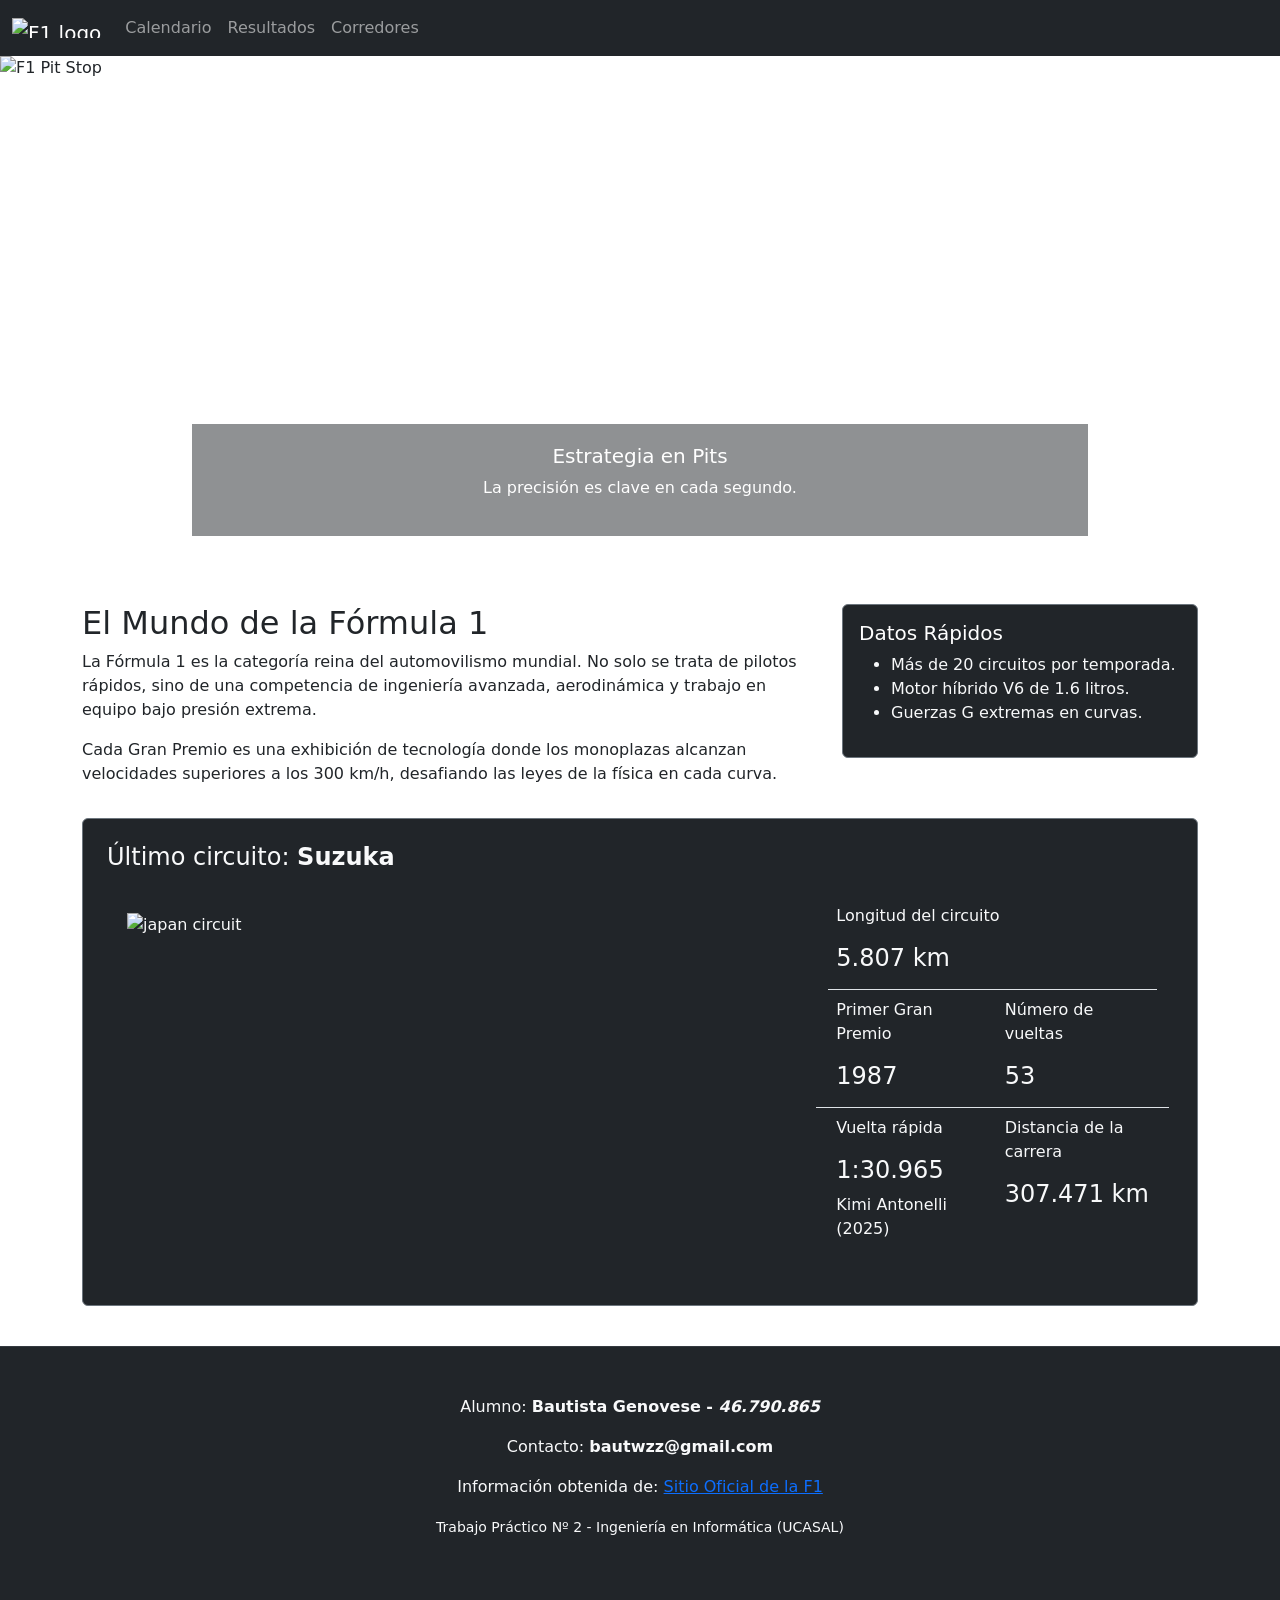
==== TP2/index.html @ 5573ac2e "Mejora de archivos" ====
<!DOCTYPE html>
<html lang="es">
<head>
    <meta charset="UTF-8">
    <meta name="viewport" content="width=device-width, initial-scale=1.0">
    <title>TP 2 - Lenguaje III - UCASAL</title>
    <link href="https://cdn.jsdelivr.net/npm/bootstrap@5.3.0/dist/css/bootstrap.min.css" rel="stylesheet">
    <style>
        .carousel-item img {
            height: 500px;
            object-fit: cover;

        }
        footer {
            background-color: #0d1117;
            padding: 20px 0;
            margin-top: 40px;
            border-top: 1px solid #343a40;
        }
    </style>
</head>
<body>
    <nav class="navbar navbar-expand-lg navbar-dark bg-dark">
        <div class="container-fluid">
            <img height="30" class="navbar-brand" src="https://upload.wikimedia.org/wikipedia/commons/thumb/3/33/F1.svg/960px-F1.svg.png" alt="F1 logo">
            <button class="navbar-toggler" type="button" data-bs-toggle="collapse" data-bs-target="#navbarNav">
            <span class="navbar-toggler-icon"></span>
            </button>
            <div class="collapse navbar-collapse" id="navbarNav">
            <ul class="navbar-nav">
                <li class="nav-item" ><a class="nav-link" href="https://www.formula1.com/en/racing/2026" target="_blank">Calendario</a></li>
                <li class="nav-item" ><a class="nav-link" href="https://www.formula1.com/en/results/2026/races" target="_blank">Resultados</a></li>
                <li class="nav-item" ><a class="nav-link" href="https://www.formula1.com/en/drivers" target="_blank">Corredores</a></li>
            </ul>
            </div>
        </div>
    </nav>

    <header>
        <div id="carruselF1" class="carousel slide" data-bs-ride="carousel">
            <div class="carousel-inner">
                <div class="carousel-item active">
                    <img src="https://s3.amazonaws.com/arc-wordpress-client-uploads/infobae-wp/wp-content/uploads/2019/07/16084213/Record-parada-boxes-en-F1-21.jpg" class="d-block w-100" alt="F1 Pit Stop" style="object-position: center center;">
                    <div class="carousel-caption d-md-block bg-dark bg-opacity-50 text-white border-secondary">
                        <h5>Estrategia en Pits</h5>
                        <p>La precisión es clave en cada segundo.</p>
                    </div>
                </div>
                <div class="carousel-item">
                    <img src="https://img.redbull.com/images/c_crop,x_1,y_0,h_2133,w_3199/c_fill,w_2150,h_1433/q_auto:low,f_jpg/redbullcom/2016/02/29/1331779617807_3/gran-premio-de-japon-de-formula-1" class="d-block w-100" alt="F1 Racing" style="object-position: center bottom;">
                    <div class="carousel-caption d-md-block bg-dark bg-opacity-50 text-white border-secondary">
                        <h5>Velocidad Máxima</h5>
                        <p>Domando los circuitos más exigentes del mundo.</p>
                    </div>
                </div>
                <div class="carousel-item">
                    <img src="https://coffeecornermotorsport.com/wp-content/uploads/2025/12/SI202512070327.webp" class="d-block w-100" alt="F1 Podium" style="object-position: center top;">
                    <div class="carousel-caption d-md-block bg-dark bg-opacity-50 text-white border-secondary">
                        <h5>La Gloria del Podio</h5>
                        <p>El resultado del esfuerzo y la ingeniería.</p>
                    </div>
                </div>
            </div>
            <button class="carousel-control-prev" type="button" data-bs-target="#carruselF1" data-bs-slide="prev">
                <span class="carousel-control-prev-icon" aria-hidden="true"></span>
            </button>
            <button class="carousel-control-next" type="button" data-bs-target="#carruselF1" data-bs-slide="next">
                <span class="carousel-control-next-icon" aria-hidden="true"></span>
            </button>
        </div>
    </header>

    <main class="container mt-5">
        <div class="row">
            <div class="col-md-8">
                <h2>El Mundo de la Fórmula 1</h2>
                <p>La Fórmula 1 es la categoría reina del automovilismo mundial. No solo se trata de pilotos rápidos, sino de una competencia de ingeniería avanzada, aerodinámica y trabajo en equipo bajo presión extrema.</p>
                <p>Cada Gran Premio es una exhibición de tecnología donde los monoplazas alcanzan velocidades superiores a los 300 km/h, desafiando las leyes de la física en cada curva.</p>
            </div>
            <div class="col-md-4">
                <div class="card bg-dark text-light border-secondary">
                    <div class="card-body">
                        <h5 class="card-title text-white">Datos Rápidos</h5>
                        <ul>
                            <li>Más de 20 circuitos por temporada.</li>
                            <li>Motor híbrido V6 de 1.6 litros.</li>
                            <li>Guerzas G extremas en curvas.</li>
                        </ul>
                    </div>
                </div>
            </div>
        </div>
        <div class="mt-3 card p-4 bg-dark text-light border-secondary">
            <h4 class="card-title">Último circuito: <strong>Suzuka</strong></h4>
            <div class="card-body row">
                <div class="col-md-8 p-3">
                    <img src="https://media.formula1.com/image/upload/c_fit,h_704/q_auto/v1740000001/common/f1/2026/track/2026tracksuzukadetailed.webp" alt="japan circuit" width="90%">
                </div>
                <div class="col-md-4">
                    <div class="border-bottom p-2">
                        <p>Longitud del circuito</p>
                        <h4>5.807 km</h4>
                    </div>
                    <div class="border-bottom row p-2">
                        <div class="col-6">
                            <p>Primer Gran Premio</p>
                            <h4>1987</h4>
                        </div>
                        <div class="col-6">
                            <p>Número de vueltas</p>
                            <h4>53</h4>
                        </div>
                    </div>
                    <div class="row p-2">
                        <div class="col-6">
                            <p>Vuelta rápida</p>
                            <h4>1:30.965</h4>
                            <p>Kimi Antonelli (2025)</p>
                        </div>
                        <div class="col-6">
                            <p>Distancia de la carrera</p>
                            <h4>307.471 km</h4>
                        </div>
                    </div>
                </div>
            </div>
        </div>
    </main>

    <footer class="text-center bg-dark text-light p-5">
        <div class="container">
            <p>Alumno: <strong>Bautista Genovese - <i>46.790.865</i></strong></p>
            <p>Contacto: <strong>bautwzz@gmail.com</strong></p>
            <p class="text-light">Información obtenida de: <a href="https://www.formula1.com" target="_blank">Sitio Oficial de la F1</a></p>
            <p><small>Trabajo Práctico Nº 2 - Ingeniería en Informática (UCASAL)</small></p>
        </div>
    </footer>

    <script src="https://cdn.jsdelivr.net/npm/bootstrap@5.3.0/dist/js/bootstrap.bundle.min.js"></script>
</body>
</html>
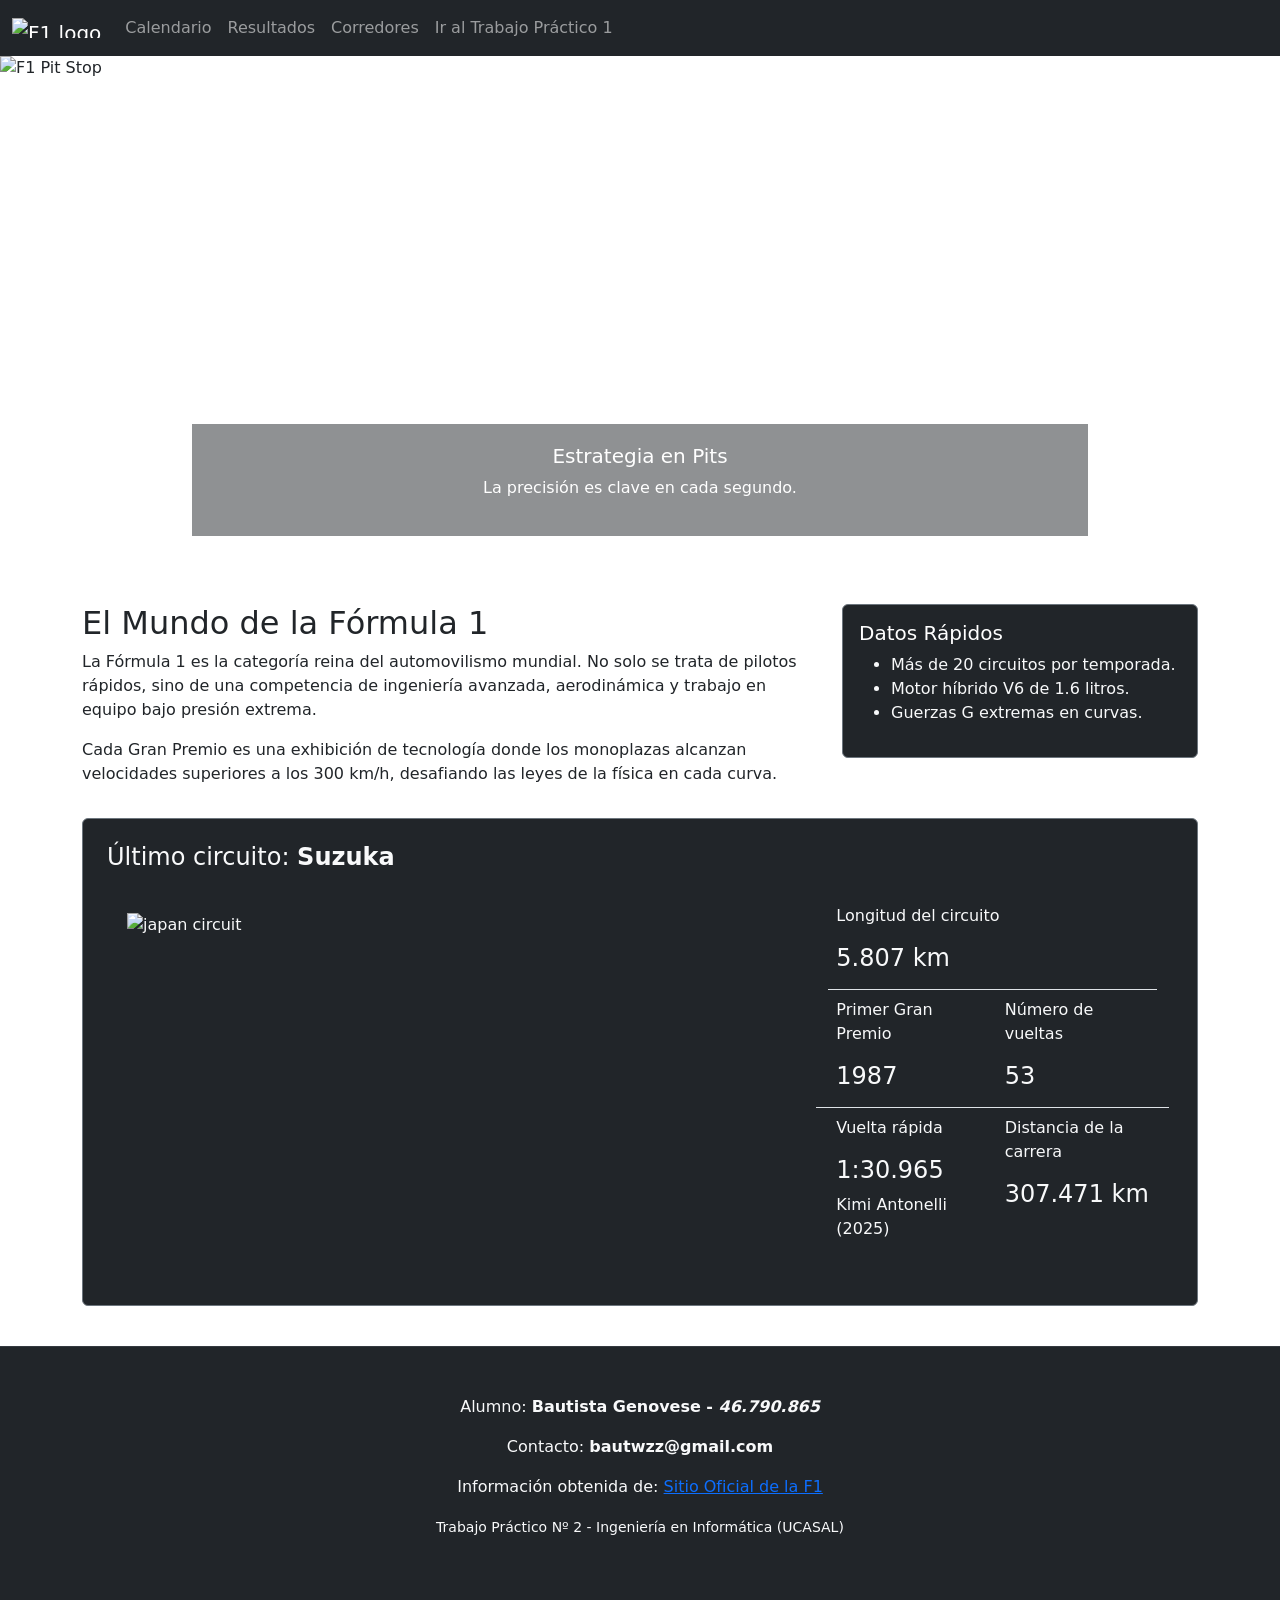
==== commit 0c62725c: "Navegación entre TP's" ====
--- a/TP2/index.html
+++ b/TP2/index.html
@@ -31,6 +31,7 @@
                 <li class="nav-item" ><a class="nav-link" href="https://www.formula1.com/en/racing/2026" target="_blank">Calendario</a></li>
                 <li class="nav-item" ><a class="nav-link" href="https://www.formula1.com/en/results/2026/races" target="_blank">Resultados</a></li>
                 <li class="nav-item" ><a class="nav-link" href="https://www.formula1.com/en/drivers" target="_blank">Corredores</a></li>
+                <li class="nav-item" ><a class="nav-link" href="../TP1/index.html">Ir al Trabajo Práctico 1</a></li>
             </ul>
             </div>
         </div>
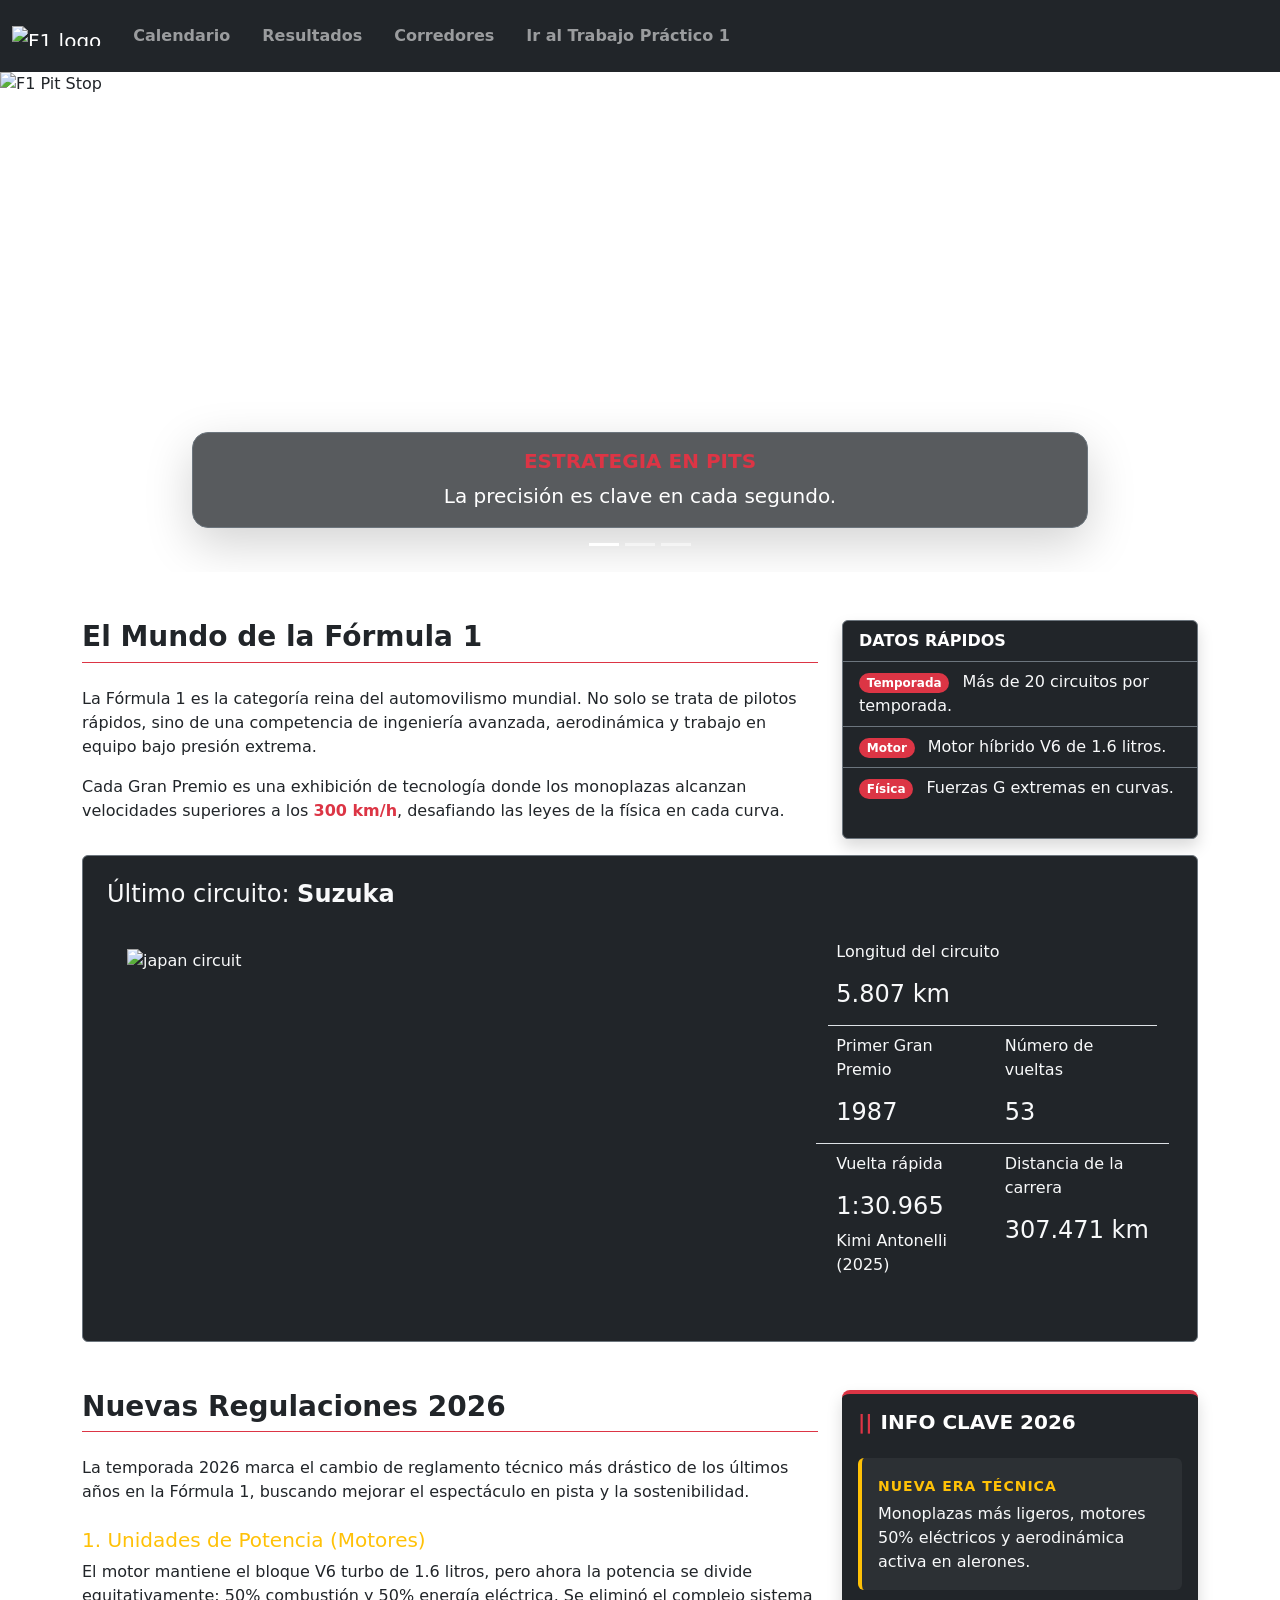
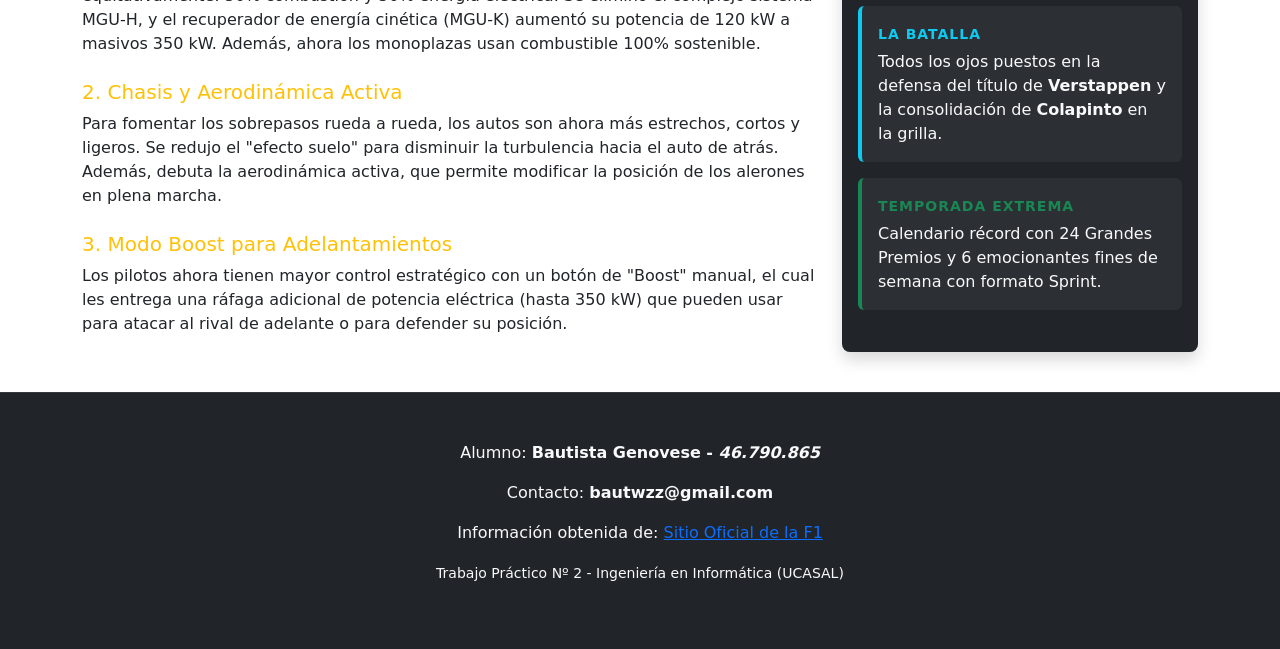
==== commit 2969d9bf: "Mejoras de diseño en el TP 2" ====
--- a/TP2/index.html
+++ b/TP2/index.html
@@ -28,40 +28,50 @@
             </button>
             <div class="collapse navbar-collapse" id="navbarNav">
             <ul class="navbar-nav">
-                <li class="nav-item" ><a class="nav-link" href="https://www.formula1.com/en/racing/2026" target="_blank">Calendario</a></li>
-                <li class="nav-item" ><a class="nav-link" href="https://www.formula1.com/en/results/2026/races" target="_blank">Resultados</a></li>
-                <li class="nav-item" ><a class="nav-link" href="https://www.formula1.com/en/drivers" target="_blank">Corredores</a></li>
-                <li class="nav-item" ><a class="nav-link" href="../TP1/index.html">Ir al Trabajo Práctico 1</a></li>
+                <li class="nav-item p-2" ><a class="fw-bold nav-link" href="https://www.formula1.com/en/racing/2026" target="_blank">Calendario</a></li>
+                <li class="nav-item p-2" ><a class="fw-bold nav-link" href="https://www.formula1.com/en/results/2026/races" target="_blank">Resultados</a></li>
+                <li class="nav-item p-2" ><a class="fw-bold nav-link" href="https://www.formula1.com/en/drivers" target="_blank">Corredores</a></li>
+                <li class="nav-item p-2" ><a class="fw-bold nav-link" href="../TP1/index.html">Ir al Trabajo Práctico 1</a></li>
             </ul>
             </div>
         </div>
     </nav>
 
     <header>
-        <div id="carruselF1" class="carousel slide" data-bs-ride="carousel">
+        <div id="carruselF1" class="carousel slide carousel-fade" data-bs-ride="carousel">
+            
+            <div class="carousel-indicators">
+                <button type="button" data-bs-target="#carruselF1" data-bs-slide-to="0" class="active" aria-current="true" aria-label="Slide 1"></button>
+                <button type="button" data-bs-target="#carruselF1" data-bs-slide-to="1" aria-label="Slide 2"></button>
+                <button type="button" data-bs-target="#carruselF1" data-bs-slide-to="2" aria-label="Slide 3"></button>
+            </div>
+
             <div class="carousel-inner">
                 <div class="carousel-item active">
                     <img src="https://s3.amazonaws.com/arc-wordpress-client-uploads/infobae-wp/wp-content/uploads/2019/07/16084213/Record-parada-boxes-en-F1-21.jpg" class="d-block w-100" alt="F1 Pit Stop" style="object-position: center center;">
-                    <div class="carousel-caption d-md-block bg-dark bg-opacity-50 text-white border-secondary">
-                        <h5>Estrategia en Pits</h5>
-                        <p>La precisión es clave en cada segundo.</p>
-                    </div>
-                </div>
+                    <div class="carousel-caption d-none d-md-block bg-dark bg-opacity-75 text-white border border-secondary rounded-4 p-3 mb-4 shadow-lg">
+                        <h5 class="fw-bold text-uppercase text-danger">Estrategia en Pits</h5>
+                        <p class="fs-5 mb-0">La precisión es clave en cada segundo.</p>
+                    </div>
+                </div>
+                
                 <div class="carousel-item">
                     <img src="https://img.redbull.com/images/c_crop,x_1,y_0,h_2133,w_3199/c_fill,w_2150,h_1433/q_auto:low,f_jpg/redbullcom/2016/02/29/1331779617807_3/gran-premio-de-japon-de-formula-1" class="d-block w-100" alt="F1 Racing" style="object-position: center bottom;">
-                    <div class="carousel-caption d-md-block bg-dark bg-opacity-50 text-white border-secondary">
-                        <h5>Velocidad Máxima</h5>
-                        <p>Domando los circuitos más exigentes del mundo.</p>
-                    </div>
-                </div>
+                    <div class="carousel-caption d-none d-md-block bg-dark bg-opacity-75 text-white border border-secondary rounded-4 p-3 mb-4 shadow-lg">
+                        <h5 class="fw-bold text-uppercase text-danger">Velocidad Máxima</h5>
+                        <p class="fs-5 mb-0">Domando los circuitos más exigentes del mundo.</p>
+                    </div>
+                </div>
+                
                 <div class="carousel-item">
-                    <img src="https://coffeecornermotorsport.com/wp-content/uploads/2025/12/SI202512070327.webp" class="d-block w-100" alt="F1 Podium" style="object-position: center top;">
-                    <div class="carousel-caption d-md-block bg-dark bg-opacity-50 text-white border-secondary">
-                        <h5>La Gloria del Podio</h5>
-                        <p>El resultado del esfuerzo y la ingeniería.</p>
-                    </div>
-                </div>
-            </div>
+                    <img src="https://media.formula1.com/image/upload/t_16by9South/c_lfill,w_3392/q_auto/v1740000001/trackside-images/2025/F1_Grand_Prix_of_Canada/2220297748.webp" class="d-block w-100" alt="F1 Podium" style="object-position: center top;">
+                    <div class="carousel-caption d-none d-md-block bg-dark bg-opacity-75 text-white border border-secondary rounded-4 p-3 mb-4 shadow-lg">
+                        <h5 class="fw-bold text-uppercase text-danger">La Gloria del Podio</h5>
+                        <p class="fs-5 mb-0">El resultado del esfuerzo y la ingeniería.</p>
+                    </div>
+                </div>
+            </div>
+
             <button class="carousel-control-prev" type="button" data-bs-target="#carruselF1" data-bs-slide="prev">
                 <span class="carousel-control-prev-icon" aria-hidden="true"></span>
             </button>
@@ -74,20 +84,26 @@
     <main class="container mt-5">
         <div class="row">
             <div class="col-md-8">
-                <h2>El Mundo de la Fórmula 1</h2>
+                <h3 class="fw-bold border-bottom border-danger pb-2 mb-4">El Mundo de la Fórmula 1</h3>
                 <p>La Fórmula 1 es la categoría reina del automovilismo mundial. No solo se trata de pilotos rápidos, sino de una competencia de ingeniería avanzada, aerodinámica y trabajo en equipo bajo presión extrema.</p>
-                <p>Cada Gran Premio es una exhibición de tecnología donde los monoplazas alcanzan velocidades superiores a los 300 km/h, desafiando las leyes de la física en cada curva.</p>
+                <p>Cada Gran Premio es una exhibición de tecnología donde los monoplazas alcanzan velocidades superiores a los <b class="text-danger">300 km/h</b>, desafiando las leyes de la física en cada curva.</p>
             </div>
             <div class="col-md-4">
-                <div class="card bg-dark text-light border-secondary">
-                    <div class="card-body">
-                        <h5 class="card-title text-white">Datos Rápidos</h5>
-                        <ul>
-                            <li>Más de 20 circuitos por temporada.</li>
-                            <li>Motor híbrido V6 de 1.6 litros.</li>
-                            <li>Guerzas G extremas en curvas.</li>
-                        </ul>
-                    </div>
+                <div class="card bg-dark text-light border-secondary shadow h-100">
+                    <div class="card-header border-secondary fw-bold text-uppercase text-white">
+                        Datos Rápidos
+                    </div>
+                    <ul class="list-group list-group-flush">
+                        <li class="list-group-item bg-dark text-light border-secondary">
+                            <span class="badge text-bg-danger rounded-pill me-2">Temporada</span> Más de 20 circuitos por temporada.
+                        </li>
+                        <li class="list-group-item bg-dark text-light border-secondary">
+                            <span class="badge text-bg-danger rounded-pill me-2">Motor</span> Motor híbrido V6 de 1.6 litros.
+                        </li>
+                        <li class="list-group-item bg-dark text-light border-secondary">
+                            <span class="badge text-bg-danger rounded-pill me-2">Física</span> Fuerzas G extremas en curvas.
+                        </li>
+                    </ul>
                 </div>
             </div>
         </div>
@@ -121,6 +137,49 @@
                         <div class="col-6">
                             <p>Distancia de la carrera</p>
                             <h4>307.471 km</h4>
+                        </div>
+                    </div>
+                </div>
+            </div>
+        </div>
+        <div class="row mt-5 mb-4">
+            
+            <div class="col-md-8">
+                <h3 class="fw-bold border-bottom border-danger pb-2 mb-4">Nuevas Regulaciones 2026</h3>
+                <p>La temporada 2026 marca el cambio de reglamento técnico más drástico de los últimos años en la Fórmula 1, buscando mejorar el espectáculo en pista y la sostenibilidad.</p>
+                
+                <h5 class="text-warning mt-4">1. Unidades de Potencia (Motores)</h5>
+                <p>El motor mantiene el bloque V6 turbo de 1.6 litros, pero ahora la potencia se divide equitativamente: 50% combustión y 50% energía eléctrica. Se eliminó el complejo sistema MGU-H, y el recuperador de energía cinética (MGU-K) aumentó su potencia de 120 kW a masivos 350 kW. Además, ahora los monoplazas usan combustible 100% sostenible.</p>
+
+                <h5 class="text-warning mt-4">2. Chasis y Aerodinámica Activa</h5>
+                <p>Para fomentar los sobrepasos rueda a rueda, los autos son ahora más estrechos, cortos y ligeros. Se redujo el "efecto suelo" para disminuir la turbulencia hacia el auto de atrás. Además, debuta la aerodinámica activa, que permite modificar la posición de los alerones en plena marcha.</p>
+
+                <h5 class="text-warning mt-4">3. Modo Boost para Adelantamientos</h5>
+                <p>Los pilotos ahora tienen mayor control estratégico con un botón de "Boost" manual, el cual les entrega una ráfaga adicional de potencia eléctrica (hasta 350 kW) que pueden usar para atacar al rival de adelante o para defender su posición.</p>
+            </div>
+
+            <div class="col-md-4">
+                <div class="card bg-dark text-white shadow border-0 border-top border-danger border-4 rounded-3 h-100">
+                    <div class="card-body">
+                        <h5 class="card-title fw-bold text-uppercase mb-4 d-flex align-items-center">
+                            <span class="text-danger me-2 lh-1">||</span> Info Clave 2026
+                        </h5>
+                        
+                        <div class="d-flex flex-column gap-3">
+                            <div class="p-3 rounded" style="background-color: rgba(255,255,255,0.05); border-left: 4px solid #ffc107;">
+                                <small class="text-warning text-uppercase fw-bold" style="letter-spacing: 1px;">Nueva Era Técnica</small>
+                                <p class="mb-0 mt-1 fs-6 text-light">Monoplazas más ligeros, motores 50% eléctricos y aerodinámica activa en alerones.</p>
+                            </div>
+
+                            <div class="p-3 rounded" style="background-color: rgba(255,255,255,0.05); border-left: 4px solid #0dcaf0;">
+                                <small class="text-info text-uppercase fw-bold" style="letter-spacing: 1px;">La Batalla</small>
+                                <p class="mb-0 mt-1 fs-6 text-light">Todos los ojos puestos en la defensa del título de <strong>Verstappen</strong> y la consolidación de <strong>Colapinto</strong> en la grilla.</p>
+                            </div>
+
+                            <div class="p-3 rounded" style="background-color: rgba(255,255,255,0.05); border-left: 4px solid #198754;">
+                                <small class="text-success text-uppercase fw-bold" style="letter-spacing: 1px;">Temporada Extrema</small>
+                                <p class="mb-0 mt-1 fs-6 text-light">Calendario récord con 24 Grandes Premios y 6 emocionantes fines de semana con formato Sprint.</p>
+                            </div>
                         </div>
                     </div>
                 </div>
